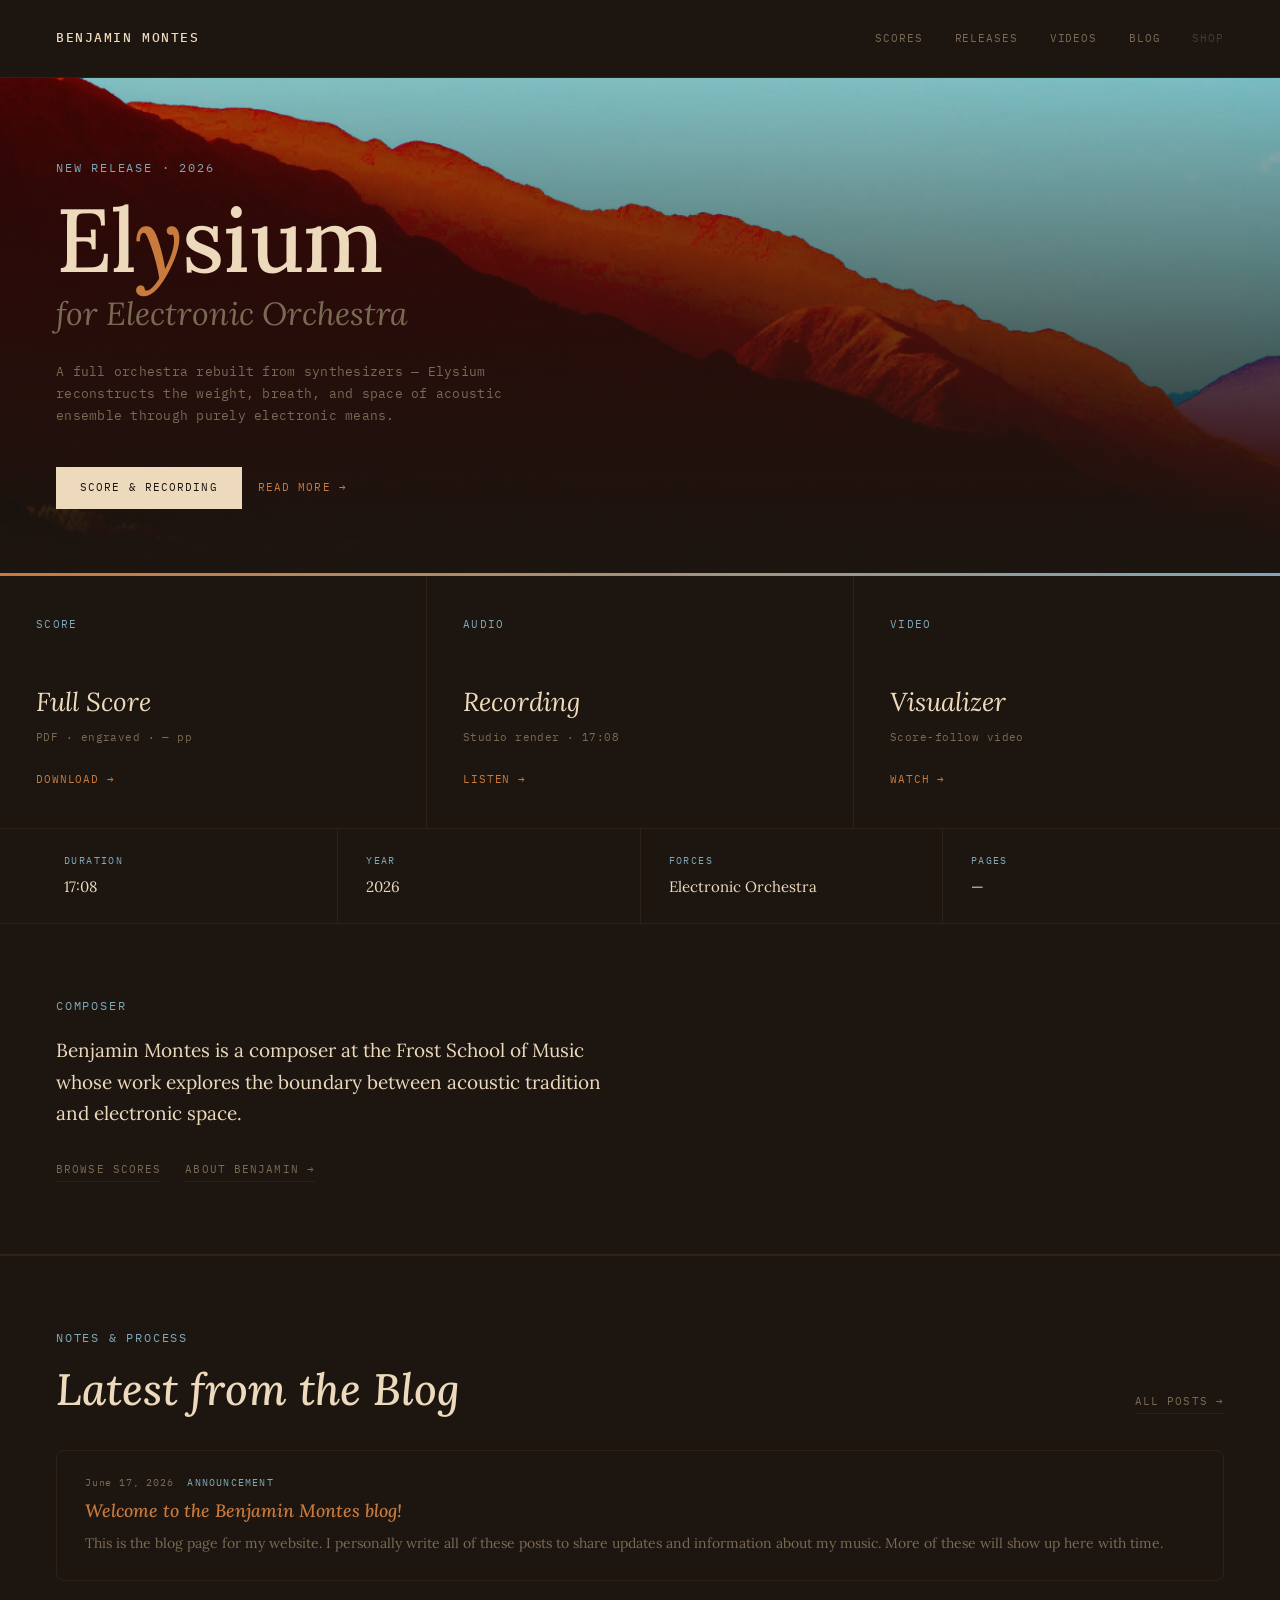
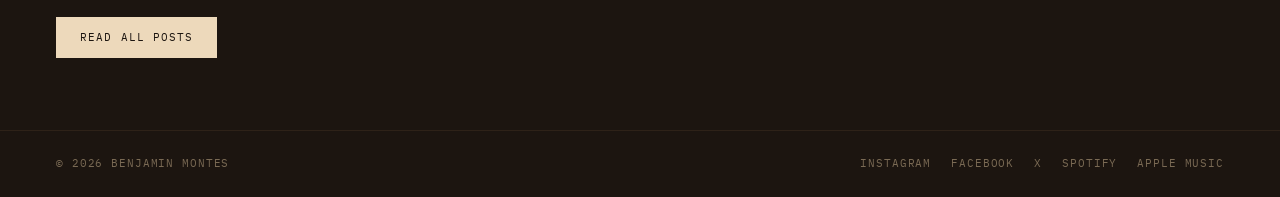
==== index.html @ e507b559 "Initial commit — Benjamin Montes portfolio site Full site including: homepage, about, releases, vide" ====
<!DOCTYPE html>
<html lang="en">
<head>
  <meta charset="UTF-8" />
  <meta name="viewport" content="width=device-width, initial-scale=1.0" />
  <title>Benjamin Montes — Composer</title>
  <link rel="preconnect" href="https://fonts.googleapis.com">
  <link rel="preconnect" href="https://fonts.gstatic.com" crossorigin>
  <link href="https://fonts.googleapis.com/css2?family=Lora:ital,wght@0,400;0,500;1,400;1,500&family=IBM+Plex+Mono:wght@400;500&display=swap" rel="stylesheet">
  <link rel="stylesheet" href="style.css">
  <link rel="stylesheet" href="blog.css">
</head>
<body>

  <!-- ==================== NAV ==================== -->
  <nav class="nav">
    <a href="index.html" class="nav-name">Benjamin Montes</a>
    <ul class="nav-links">
      <li><a href="scores.html">Scores</a></li>
      <li><a href="releases.html">Releases</a></li>
      <li><a href="videos.html">Videos</a></li>
      <li><a href="blog.html">Blog</a></li>
      <li><a href="#" class="nav-shop">Shop</a></li>
    </ul>
  </nav>

  <!-- ==================== HERO ==================== -->
  <section class="hero">
    <div class="hero-bg-placeholder" aria-hidden="true"></div>
    <div class="hero-inner">
      <p class="eyebrow">New Release &middot; 2026</p>
      <h1 class="hero-title">
        <span class="hero-title-main">El<em>y</em>sium</span>
        <span class="hero-subtitle">for Electronic Orchestra</span>
      </h1>
      <p class="hero-sub">A full orchestra rebuilt from synthesizers &mdash; Elysium reconstructs the weight, breath, and space of acoustic ensemble through purely electronic means.</p>
      <div class="hero-actions">
        <a href="#release" class="btn-primary">Score &amp; Recording</a>
        <a href="about.html" class="read-more">Read more &rarr;</a>
      </div>
    </div>
  </section>

  <!-- ==================== GRADIENT STRIP ==================== -->
  <div class="strip" role="separator"></div>

  <!-- ==================== RELEASE CARDS ==================== -->
  <section class="release" id="release">
    <div class="release-grid">

      <div class="release-card">
        <span class="card-tag">Score</span>
        <h3 class="card-title">Full Score</h3>
        <p class="card-meta">PDF &middot; engraved &middot; &mdash; pp</p>
        <a href="#" class="card-link">Download &rarr;</a>
      </div>

      <div class="release-card">
        <span class="card-tag">Audio</span>
        <h3 class="card-title">Recording</h3>
        <p class="card-meta">Studio render &middot; 17:08</p>
        <a href="#" class="card-link">Listen &rarr;</a>
      </div>

      <div class="release-card">
        <span class="card-tag">Video</span>
        <h3 class="card-title">Visualizer</h3>
        <p class="card-meta">Score-follow video</p>
        <a href="#" class="card-link">Watch &rarr;</a>
      </div>

    </div>

    <div class="release-details">
      <dl class="meta-row">
        <div class="meta-item">
          <dt>Duration</dt>
          <dd>17:08</dd>
        </div>
        <div class="meta-item">
          <dt>Year</dt>
          <dd>2026</dd>
        </div>
        <div class="meta-item">
          <dt>Forces</dt>
          <dd>Electronic Orchestra</dd>
        </div>
        <div class="meta-item">
          <dt>Pages</dt>
          <dd>&mdash;</dd>
        </div>
      </dl>
    </div>
  </section>

  <!-- ==================== ABOUT STRIP ==================== -->
  <section class="about">
    <div class="about-inner">
      <p class="eyebrow">Composer</p>
      <p class="about-text">
        Benjamin Montes is a composer at the Frost School of Music whose work
        explores the boundary between acoustic tradition and electronic space.
      </p>
      <div class="about-links">
        <a href="scores.html" class="btn-ghost">Browse Scores</a>
        <a href="about.html" class="btn-ghost">About Benjamin &rarr;</a>
      </div>
    </div>
  </section>

  <!-- ==================== BLOG PREVIEW ==================== -->
  <section class="home-blog">
    <div class="home-blog-header">
      <div>
        <p class="eyebrow">Notes &amp; Process</p>
        <h2 class="home-blog-title">Latest from the Blog</h2>
      </div>
      <a href="blog.html" class="btn-ghost">All Posts &rarr;</a>
    </div>

    <div class="home-blog-list">

      <a href="blog.html" class="home-post-card">
        <div class="home-post-meta">
          <span class="home-post-date">June 17, 2026</span>
          <span class="home-post-tag">Announcement</span>
        </div>
        <h3 class="home-post-title">Welcome to the Benjamin Montes blog!</h3>
        <p class="home-post-excerpt">This is the blog page for my website. I personally write all of these posts to share updates and information about my music. More of these will show up here with time.</p>
      </a>

    </div>

    <a href="blog.html" class="btn-primary">Read All Posts</a>
  </section>

  <!-- ==================== FOOTER ==================== -->
  <footer class="footer">
    <span class="footer-name">&copy; 2026 Benjamin Montes</span>
    <nav class="footer-social">
      <a href="https://instagram.com/benjaminsmontes" target="_blank" rel="noopener">Instagram</a>
      <a href="https://www.facebook.com/61577914032293/" target="_blank" rel="noopener">Facebook</a>
      <a href="https://x.com/benjaminsmontes" target="_blank" rel="noopener">X</a>
      <a href="https://open.spotify.com/artist/6ps73RGhMDePn7EByVew5k?si=Z1z0tnssSOyLZ9sCfh_7qw" target="_blank" rel="noopener">Spotify</a>
      <a href="https://music.apple.com/us/artist/benjamin-montes/1446550968" target="_blank" rel="noopener">Apple Music</a>
    </nav>
  </footer>

</body>
</html>
---- style.css ----
/* ============================================================
   THEME TOKENS — Elysium
   Swap only these variables to change the entire site theme.
   ============================================================ */
:root {
  --bg:      #1C1510;
  --text:    #EDD9BB;
  --accent:  #7FA8B8;   /* sky blue — use sparingly */
  --accent2: #C97A3D;   /* desaturated orange */
  --line:    #2E2218;

  --font-display: 'Lora', serif;
  --font-mono:    'IBM Plex Mono', monospace;
}

/* ============================================================
   RESET & BASE
   ============================================================ */
*, *::before, *::after { box-sizing: border-box; margin: 0; padding: 0; }

html { font-size: 16px; -webkit-font-smoothing: antialiased; }

body {
  background: var(--bg);
  color: var(--text);
  font-family: var(--font-mono);
  line-height: 1.6;
}

a { color: inherit; text-decoration: none; }

/* ============================================================
   NAV
   ============================================================ */
.nav {
  display: flex;
  justify-content: space-between;
  align-items: center;
  padding: 28px 56px;
  border-bottom: 1px solid var(--line);
}

.nav-name {
  font-family: var(--font-mono);
  font-size: 13px;
  font-weight: 500;
  letter-spacing: 0.12em;
  text-transform: uppercase;
  color: var(--text);
}

.nav-links {
  display: flex;
  gap: 32px;
  list-style: none;
  font-family: var(--font-mono);
  font-size: 11px;
  letter-spacing: 0.08em;
  text-transform: uppercase;
  color: #7A6A54;
}

.nav-links a {
  color: #7A6A54;
  transition: color 0.15s;
}

.nav-links a:hover { color: var(--text); }

.nav-shop { opacity: 0.45; cursor: default; }

/* ============================================================
   HERO
   ============================================================ */
.hero {
  padding: 80px 56px 64px;
  position: relative;
  overflow: hidden;
}

/* Placeholder — replace src with real field image when ready */
.hero-bg-placeholder {
  position: absolute;
  inset: 0;
  background:
    linear-gradient(
      to bottom,
      rgba(28, 21, 16, 0.20) 0%,
      rgba(28, 21, 16, 0.65) 55%,
      rgba(28, 21, 16, 1.00) 100%
    ),
    url('images/Elysian Field.jpg') center / cover no-repeat;
  z-index: 0;
}

.hero-inner {
  position: relative;
  z-index: 1;
  max-width: 900px;
}

.eyebrow {
  font-family: var(--font-mono);
  font-size: 12px;
  letter-spacing: 0.15em;
  text-transform: uppercase;
  color: var(--accent);
  margin-bottom: 18px;
}

/* ---- Page headers (shared across Releases, Blog, About) ---- */
.page-header {
  padding: 64px 56px 48px;
}

.page-title {
  font-family: var(--font-display);
  font-size: clamp(40px, 5vw, 64px);
  font-weight: 500;
  letter-spacing: -0.01em;
  color: var(--text);
  margin-top: 16px;
}

.hero-title {
  margin-bottom: 28px;
  display: flex;
  flex-direction: column;
  gap: 10px;
}

.hero-title-main {
  font-family: var(--font-display);
  font-size: clamp(48px, 7vw, 96px);
  font-weight: 500;
  line-height: 1.0;
  letter-spacing: -0.01em;
  color: var(--text);
  white-space: nowrap;
}

.hero-title-main em {
  font-style: italic;
  color: var(--accent2);
}

.hero-subtitle {
  font-family: var(--font-display);
  font-size: clamp(20px, 3vw, 32px);
  font-weight: 400;
  font-style: italic;
  letter-spacing: 0;
  color: #7A6A54;
  line-height: 1.2;
}

.hero-sub {
  font-family: var(--font-mono);
  font-size: 13px;
  color: #7A6A54;
  line-height: 1.7;
  letter-spacing: 0.02em;
  margin-bottom: 40px;
  max-width: 480px;
}

.hero-actions {
  display: flex;
  gap: 16px;
  align-items: center;
}

/* ============================================================
   BUTTONS
   ============================================================ */
.btn-primary {
  font-family: var(--font-mono);
  font-size: 11px;
  letter-spacing: 0.1em;
  text-transform: uppercase;
  background: var(--text);
  color: var(--bg);
  padding: 12px 24px;
  display: inline-block;
  transition: opacity 0.15s;
}

.btn-primary:hover { opacity: 0.8; }

.read-more {
  font-family: var(--font-mono);
  font-size: 11px;
  letter-spacing: 0.1em;
  text-transform: uppercase;
  color: var(--accent2);
  transition: opacity 0.15s;
}

.read-more:hover { opacity: 0.65; }

.btn-ghost {
  font-family: var(--font-mono);
  font-size: 11px;
  letter-spacing: 0.1em;
  text-transform: uppercase;
  color: #7A6A54;
  border-bottom: 1px solid var(--line);
  padding-bottom: 2px;
  transition: color 0.15s, border-color 0.15s;
}

.btn-ghost:hover {
  color: var(--text);
  border-color: var(--text);
}

/* ============================================================
   GRADIENT STRIP
   ============================================================ */
.strip {
  height: 3px;
  background: linear-gradient(90deg, var(--accent2) 0%, var(--accent) 100%);
}

/* ============================================================
   FILTER BAR (shared: Releases, Scores)
   ============================================================ */
.filter-bar {
  display: flex;
  gap: 0;
  padding: 0 56px;
  border-bottom: 1px solid var(--line);
}

.filter-btn {
  font-family: var(--font-mono);
  font-size: 11px;
  letter-spacing: 0.1em;
  text-transform: uppercase;
  color: #7A6A54;
  background: none;
  border: none;
  border-bottom: 2px solid transparent;
  padding: 16px 20px;
  cursor: pointer;
  margin-bottom: -1px;
  transition: color 0.15s, border-color 0.15s;
}

.filter-btn:hover { color: var(--text); }

.filter-btn.active {
  color: var(--text);
  border-bottom-color: var(--accent2);
}

/* ============================================================
   RELEASE CARDS
   ============================================================ */
.release {
  border-bottom: 1px solid var(--line);
}

.release-grid {
  display: grid;
  grid-template-columns: repeat(3, 1fr);
  gap: 1px;
  background: var(--line);
}

.release-card {
  background: var(--bg);
  padding: 40px 36px;
  min-height: 240px;
  display: flex;
  flex-direction: column;
  justify-content: space-between;
}

.card-tag {
  font-family: var(--font-mono);
  font-size: 11px;
  letter-spacing: 0.12em;
  text-transform: uppercase;
  color: var(--accent);
}

.card-title {
  font-family: var(--font-display);
  font-size: 26px;
  font-weight: 400;
  font-style: italic;
  color: var(--text);
  margin-top: 48px;
}

.card-meta {
  font-family: var(--font-mono);
  font-size: 11px;
  color: #7A6A54;
  letter-spacing: 0.04em;
  margin-top: 6px;
}

.card-link {
  font-family: var(--font-mono);
  font-size: 11px;
  letter-spacing: 0.08em;
  text-transform: uppercase;
  color: var(--accent2);
  margin-top: 24px;
  display: inline-block;
  transition: opacity 0.15s;
}

.card-link:hover { opacity: 0.65; }

/* ============================================================
   META ROW (piece details)
   ============================================================ */
.release-details {
  border-top: 1px solid var(--line);
  padding: 0 36px;
}

.meta-row {
  display: flex;
  gap: 0;
}

.meta-item {
  flex: 1;
  padding: 24px 28px;
  border-right: 1px solid var(--line);
}

.meta-item:last-child { border-right: none; }

.meta-item dt {
  font-family: var(--font-mono);
  font-size: 10px;
  letter-spacing: 0.14em;
  text-transform: uppercase;
  color: var(--accent);
  margin-bottom: 6px;
}

.meta-item dd {
  font-family: var(--font-display);
  font-size: 15px;
  color: var(--text);
}

/* ============================================================
   ABOUT
   ============================================================ */
.about {
  padding: 72px 56px;
  border-bottom: 1px solid var(--line);
}

.about-inner {
  max-width: 560px;
}

.about-inner .eyebrow {
  margin-bottom: 20px;
}

.about-links {
  display: flex;
  gap: 24px;
  align-items: center;
  flex-wrap: wrap;
}

.about-text {
  font-family: var(--font-display);
  font-size: 19px;
  font-weight: 400;
  line-height: 1.65;
  color: var(--text);
  margin-bottom: 32px;
}

/* ============================================================
   FOOTER
   ============================================================ */
.footer {
  display: flex;
  justify-content: space-between;
  align-items: center;
  padding: 24px 56px;
  font-family: var(--font-mono);
  font-size: 11px;
  letter-spacing: 0.08em;
  text-transform: uppercase;
  color: #7A6A54;
}

.footer-social {
  display: flex;
  gap: 20px;
  align-items: center;
}

.footer-social a {
  font-family: var(--font-mono);
  font-size: 11px;
  letter-spacing: 0.08em;
  text-transform: uppercase;
  color: #7A6A54;
  transition: color 0.15s;
}

.footer-social a:hover { color: var(--text); }

/* ============================================================
   RESPONSIVE — basic mobile pass
   ============================================================ */
@media (max-width: 768px) {
  .nav { padding: 20px 24px; }
  .hero { padding: 56px 24px 48px; }
  .about { padding: 56px 24px; }
  .footer { padding: 20px 24px; flex-direction: column; gap: 8px; text-align: center; }

  .release-grid { grid-template-columns: 1fr; }
  .release-card { min-height: auto; padding: 32px 24px; }

  .meta-row { flex-wrap: wrap; }
  .meta-item { flex: 1 1 50%; border-right: none; border-bottom: 1px solid var(--line); padding: 18px 24px; }
  .meta-item:nth-last-child(-n+2) { border-bottom: none; }

  .release-details { padding: 0; }

  .nav-links { gap: 18px; }
}

@media (max-width: 480px) {
  .hero-actions { flex-direction: column; align-items: flex-start; }
  .nav-links { gap: 14px; }
  .nav-name { font-size: 11px; }
}
---- blog.css ----
/* ============================================================
   BLOG PAGE
   ============================================================ */

.blog-main {
  padding: 56px 56px 80px;
  display: flex;
  flex-direction: column;
  gap: 28px;
  max-width: 860px;
  margin: 0 auto;
  width: 100%;
  box-sizing: border-box;
}

/* ---- Post card ---- */
.post-card {
  border: 1px solid var(--line);
  border-radius: 8px;
  overflow: hidden;
  background: var(--bg);
  transition: border-color 0.2s;
}

.post-card:hover {
  border-color: #4A3828;
}

/* ---- Post header ---- */
.post-header {
  padding: 28px 32px 20px;
  border-bottom: 1px solid var(--line);
}

.post-meta {
  display: flex;
  align-items: center;
  gap: 16px;
  margin-bottom: 10px;
}

.post-date {
  font-family: var(--font-mono);
  font-size: 11px;
  letter-spacing: 0.08em;
  color: #7A6A54;
}

.post-tag {
  font-family: var(--font-mono);
  font-size: 10px;
  letter-spacing: 0.12em;
  text-transform: uppercase;
  color: var(--accent);
  background: rgba(127, 168, 184, 0.12);
  padding: 3px 8px;
  border-radius: 3px;
}

.post-title {
  font-family: var(--font-display);
  font-size: clamp(20px, 2.5vw, 28px);
  font-weight: 500;
  font-style: italic;
  color: var(--accent2);
  line-height: 1.2;
}

/* ---- Post body (collapsed) ---- */
.post-body-wrap {
  position: relative;
  max-height: 112px;
  overflow: hidden;
  transition: max-height 0.5s cubic-bezier(0.4, 0, 0.2, 1);
}

.post-body {
  padding: 24px 32px 8px;
}

.post-body p {
  font-family: var(--font-display);
  font-size: 16px;
  line-height: 1.75;
  color: var(--text);
  margin-bottom: 16px;
}

.post-body p:last-child {
  margin-bottom: 0;
}

.post-body em {
  font-style: italic;
  color: var(--accent2);
}

/* Gradient fade indicating more content below */
.post-fade {
  position: absolute;
  bottom: 0;
  left: 0;
  right: 0;
  height: 72px;
  background: linear-gradient(to bottom, transparent, var(--bg));
  pointer-events: none;
  transition: opacity 0.3s;
}

/* ---- Expand button ---- */
.post-expand-btn {
  display: flex;
  align-items: center;
  gap: 8px;
  width: 100%;
  padding: 14px 32px;
  background: none;
  border: none;
  border-top: 1px solid var(--line);
  cursor: pointer;
  font-family: var(--font-mono);
  font-size: 11px;
  letter-spacing: 0.1em;
  text-transform: uppercase;
  color: var(--accent2);
  transition: background 0.15s, color 0.15s;
}

.post-expand-btn:hover {
  background: rgba(201, 122, 61, 0.12);
}

.btn-arrow {
  transition: transform 0.3s ease;
  flex-shrink: 0;
}

/* ---- Expanded state ---- */
.post-card--expanded .post-body-wrap {
  max-height: 2000px;
}

.post-card--expanded .post-fade {
  opacity: 0;
}

.post-card--expanded .btn-arrow {
  transform: rotate(180deg);
}

/* ============================================================
   HOMEPAGE BLOG PREVIEW SECTION (shared styles)
   ============================================================ */

.home-blog {
  padding: 72px 56px;
  border-top: 1px solid var(--line);
  border-bottom: 1px solid var(--line);
}

.home-blog-header {
  display: flex;
  justify-content: space-between;
  align-items: flex-end;
  margin-bottom: 36px;
}

.home-blog-title {
  font-family: var(--font-display);
  font-size: clamp(28px, 4vw, 44px);
  font-weight: 500;
  font-style: italic;
  color: var(--text);
  line-height: 1.1;
}

.home-blog-list {
  display: flex;
  flex-direction: column;
  gap: 20px;
  margin-bottom: 36px;
}

.home-post-card {
  border: 1px solid var(--line);
  border-radius: 8px;
  padding: 24px 28px;
  background: var(--bg);
  transition: border-color 0.2s;
}

.home-post-card:hover {
  border-color: #4A3828;
}

.home-post-meta {
  display: flex;
  gap: 14px;
  align-items: center;
  margin-bottom: 8px;
}

.home-post-date {
  font-family: var(--font-mono);
  font-size: 10px;
  letter-spacing: 0.08em;
  color: #7A6A54;
}

.home-post-tag {
  font-family: var(--font-mono);
  font-size: 10px;
  letter-spacing: 0.12em;
  text-transform: uppercase;
  color: var(--accent);
}

.home-post-title {
  font-family: var(--font-display);
  font-size: 18px;
  font-weight: 500;
  font-style: italic;
  color: var(--accent2);
  margin-bottom: 10px;
  line-height: 1.3;
}

.home-post-excerpt {
  font-family: var(--font-display);
  font-size: 14px;
  line-height: 1.7;
  color: #7A6A54;
  display: -webkit-box;
  -webkit-line-clamp: 2;
  -webkit-box-orient: vertical;
  overflow: hidden;
}

/* ---- Responsive ---- */
@media (max-width: 768px) {
  .blog-main { padding: 36px 24px 56px; }
  .post-header { padding: 22px 20px 16px; }
  .post-body { padding: 20px 20px 8px; }
  .post-expand-btn { padding: 14px 20px; }
  .home-blog { padding: 56px 24px; }
  .home-blog-header { flex-direction: column; align-items: flex-start; gap: 16px; }
}
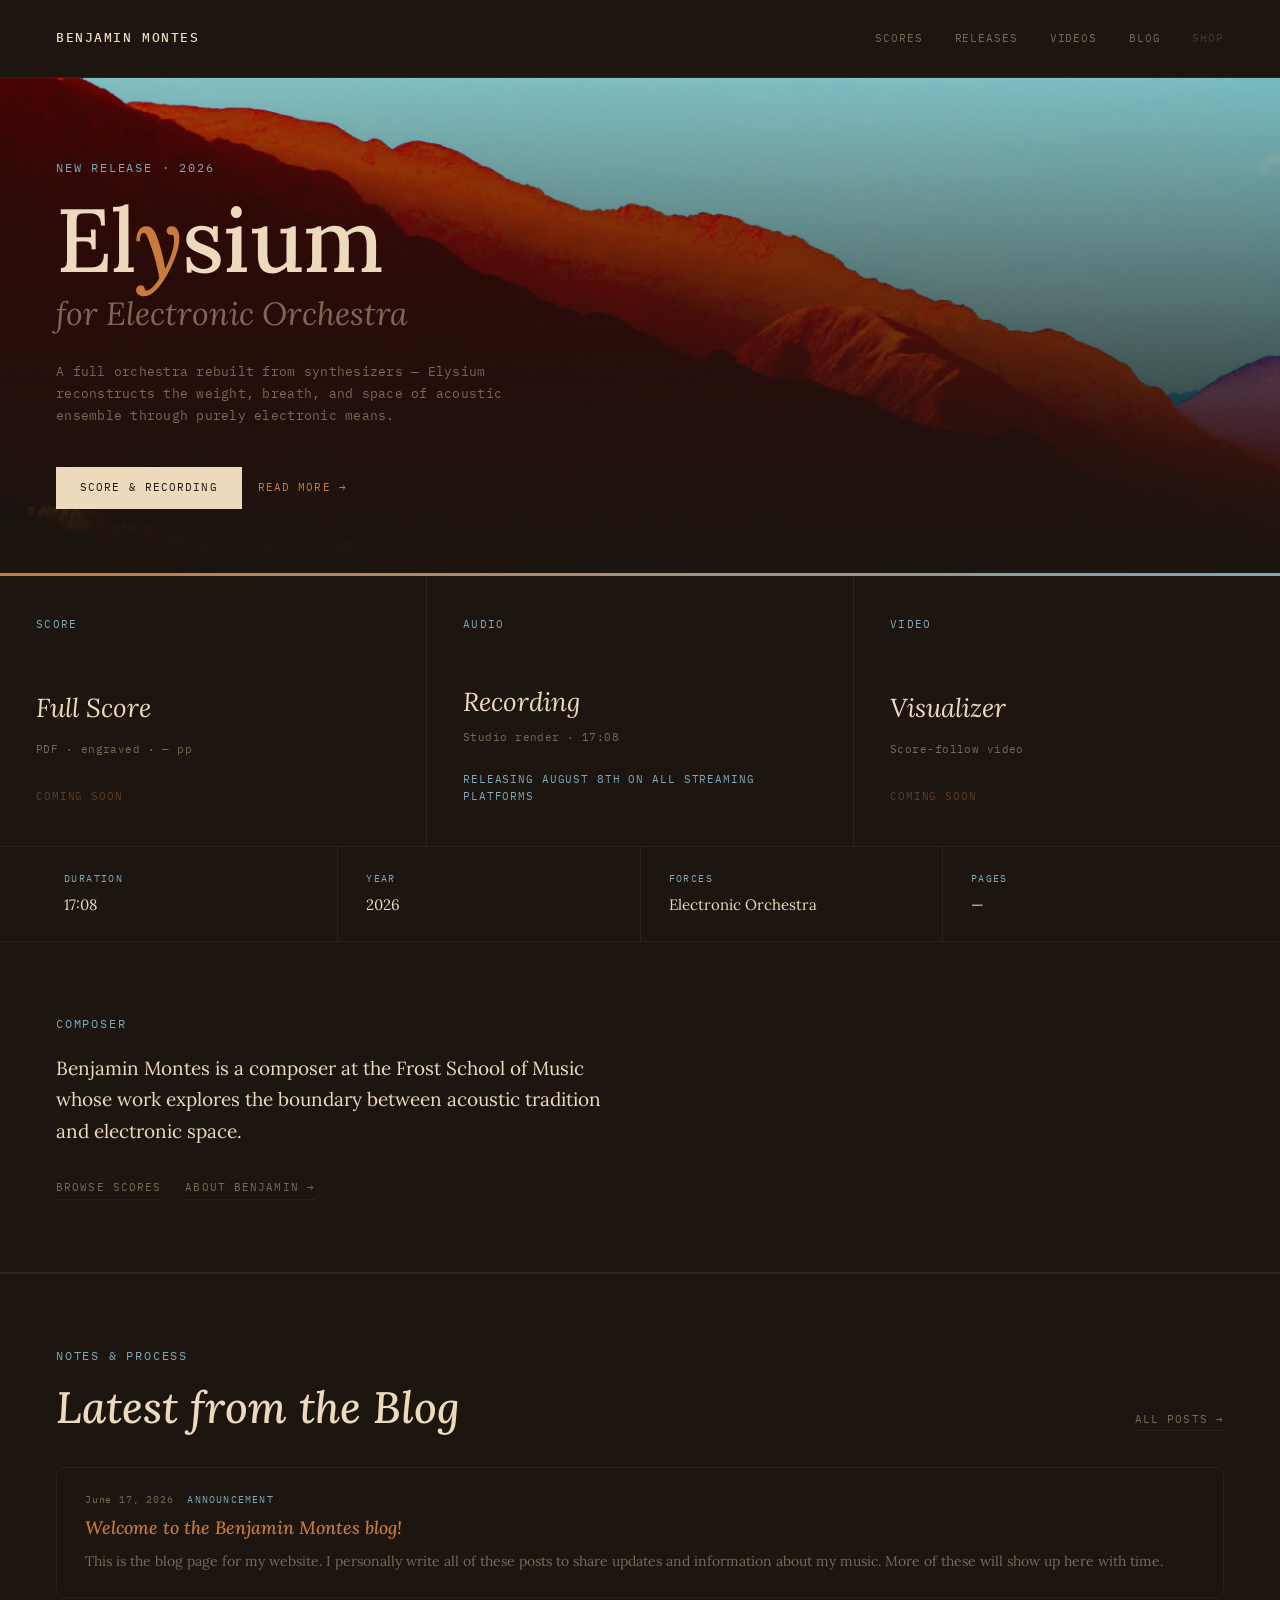
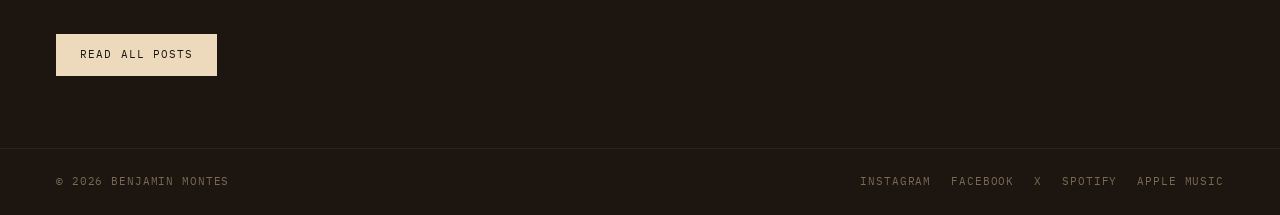
==== commit 009e12f5: "Update homepage cards — Coming Soon for score/visualizer, release date for recording" ====
--- a/index.html
+++ b/index.html
@@ -52,21 +52,21 @@
         <span class="card-tag">Score</span>
         <h3 class="card-title">Full Score</h3>
         <p class="card-meta">PDF &middot; engraved &middot; &mdash; pp</p>
-        <a href="#" class="card-link">Download &rarr;</a>
+        <span class="card-link" style="opacity: 0.4; cursor: default;">Coming Soon</span>
       </div>
 
       <div class="release-card">
         <span class="card-tag">Audio</span>
         <h3 class="card-title">Recording</h3>
         <p class="card-meta">Studio render &middot; 17:08</p>
-        <a href="#" class="card-link">Listen &rarr;</a>
+        <span class="card-link" style="color: var(--accent); cursor: default;">Releasing August 8th on all streaming platforms</span>
       </div>
 
       <div class="release-card">
         <span class="card-tag">Video</span>
         <h3 class="card-title">Visualizer</h3>
         <p class="card-meta">Score-follow video</p>
-        <a href="#" class="card-link">Watch &rarr;</a>
+        <span class="card-link" style="opacity: 0.4; cursor: default;">Coming Soon</span>
       </div>
 
     </div>
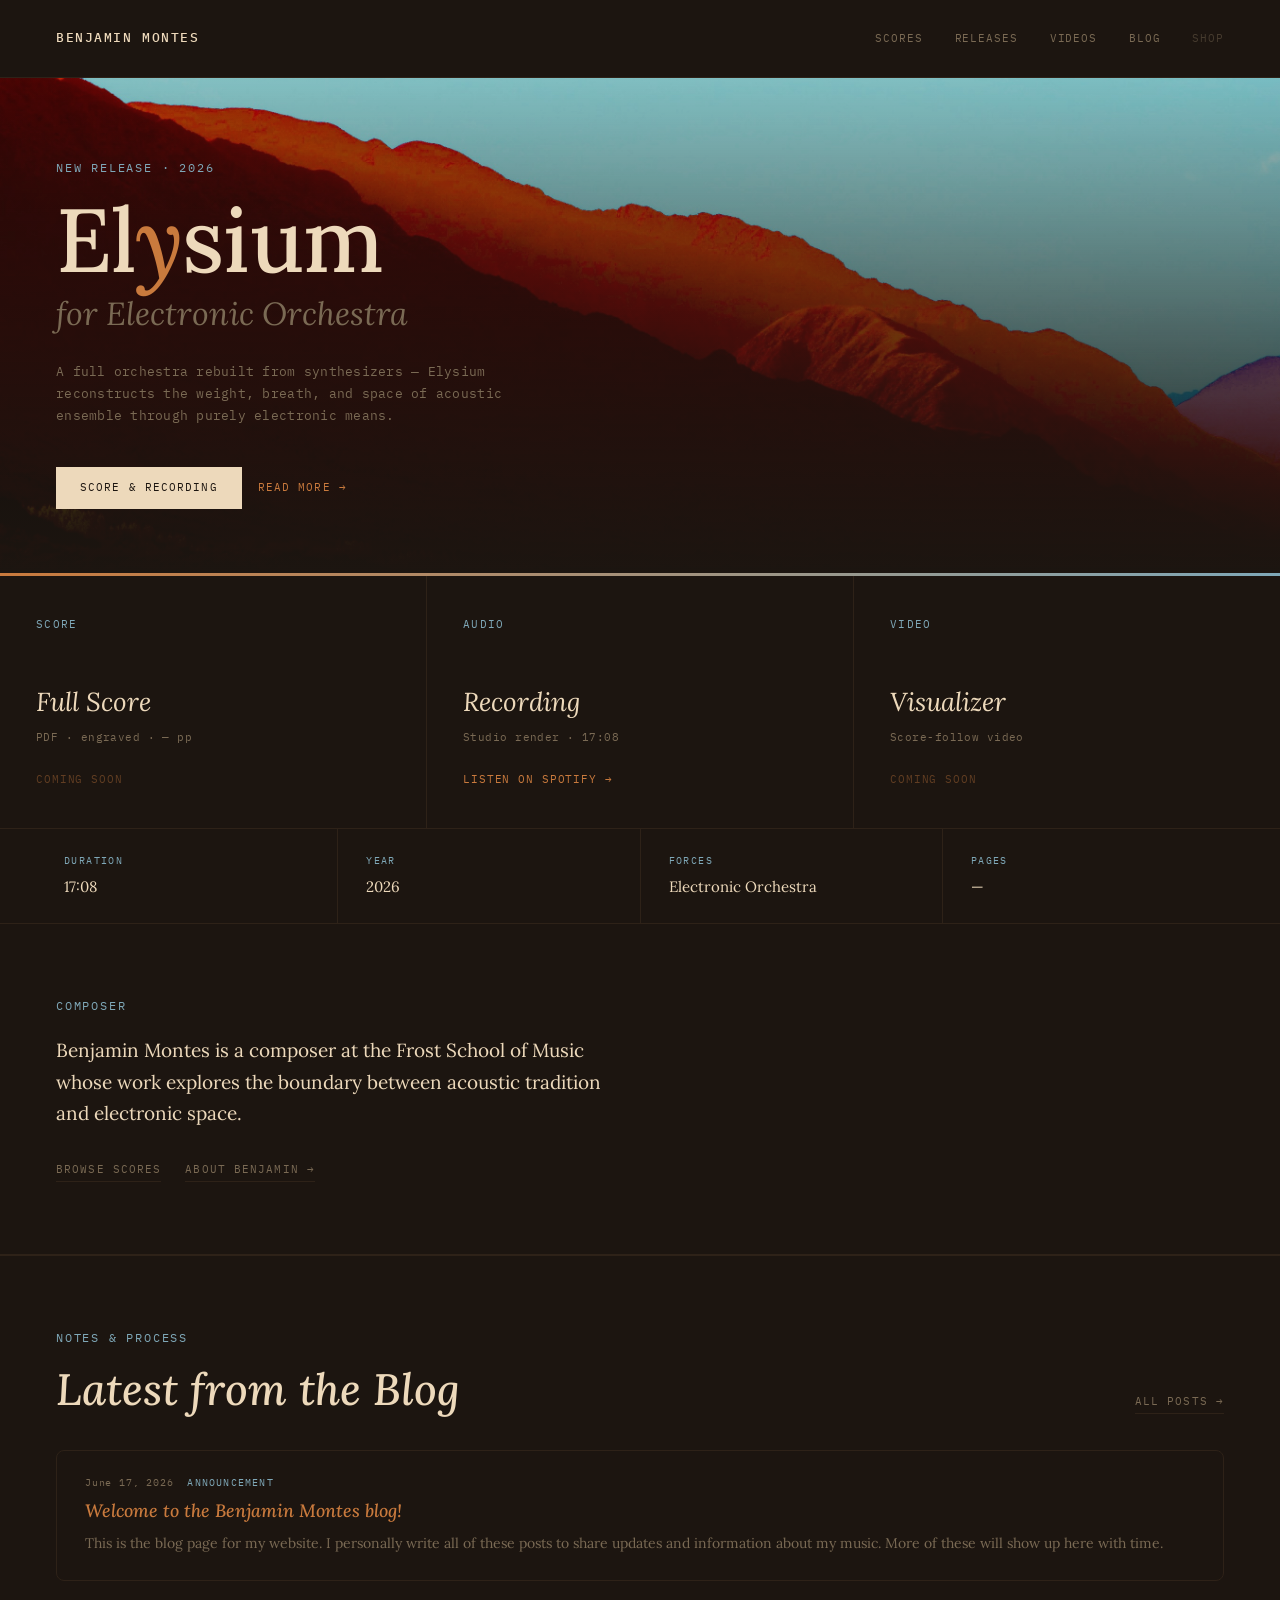
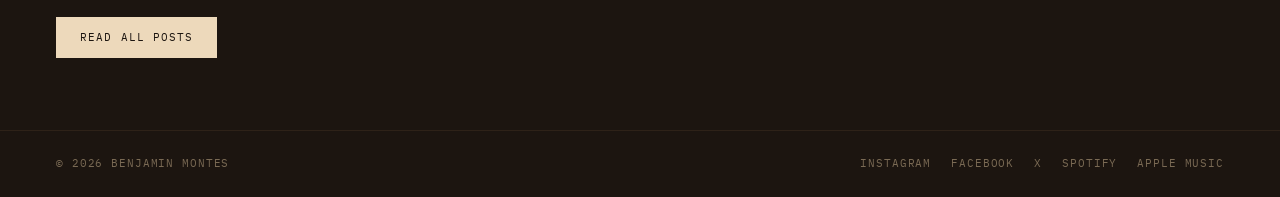
==== commit 814be8f0: "Add Elysium Spotify link to homepage and releases; add Olympus, Parnassus, Korinthian to upcoming" ====
--- a/index.html
+++ b/index.html
@@ -59,7 +59,7 @@
         <span class="card-tag">Audio</span>
         <h3 class="card-title">Recording</h3>
         <p class="card-meta">Studio render &middot; 17:08</p>
-        <span class="card-link" style="color: var(--accent); cursor: default;">Releasing August 8th on all streaming platforms</span>
+        <a href="https://open.spotify.com/album/3t1SRknp1M7epp5eKx71Rw?si=kDYwNL1vSv6BAhUE-UsLZw" target="_blank" rel="noopener" class="card-link">Listen on Spotify &rarr;</a>
       </div>
 
       <div class="release-card">
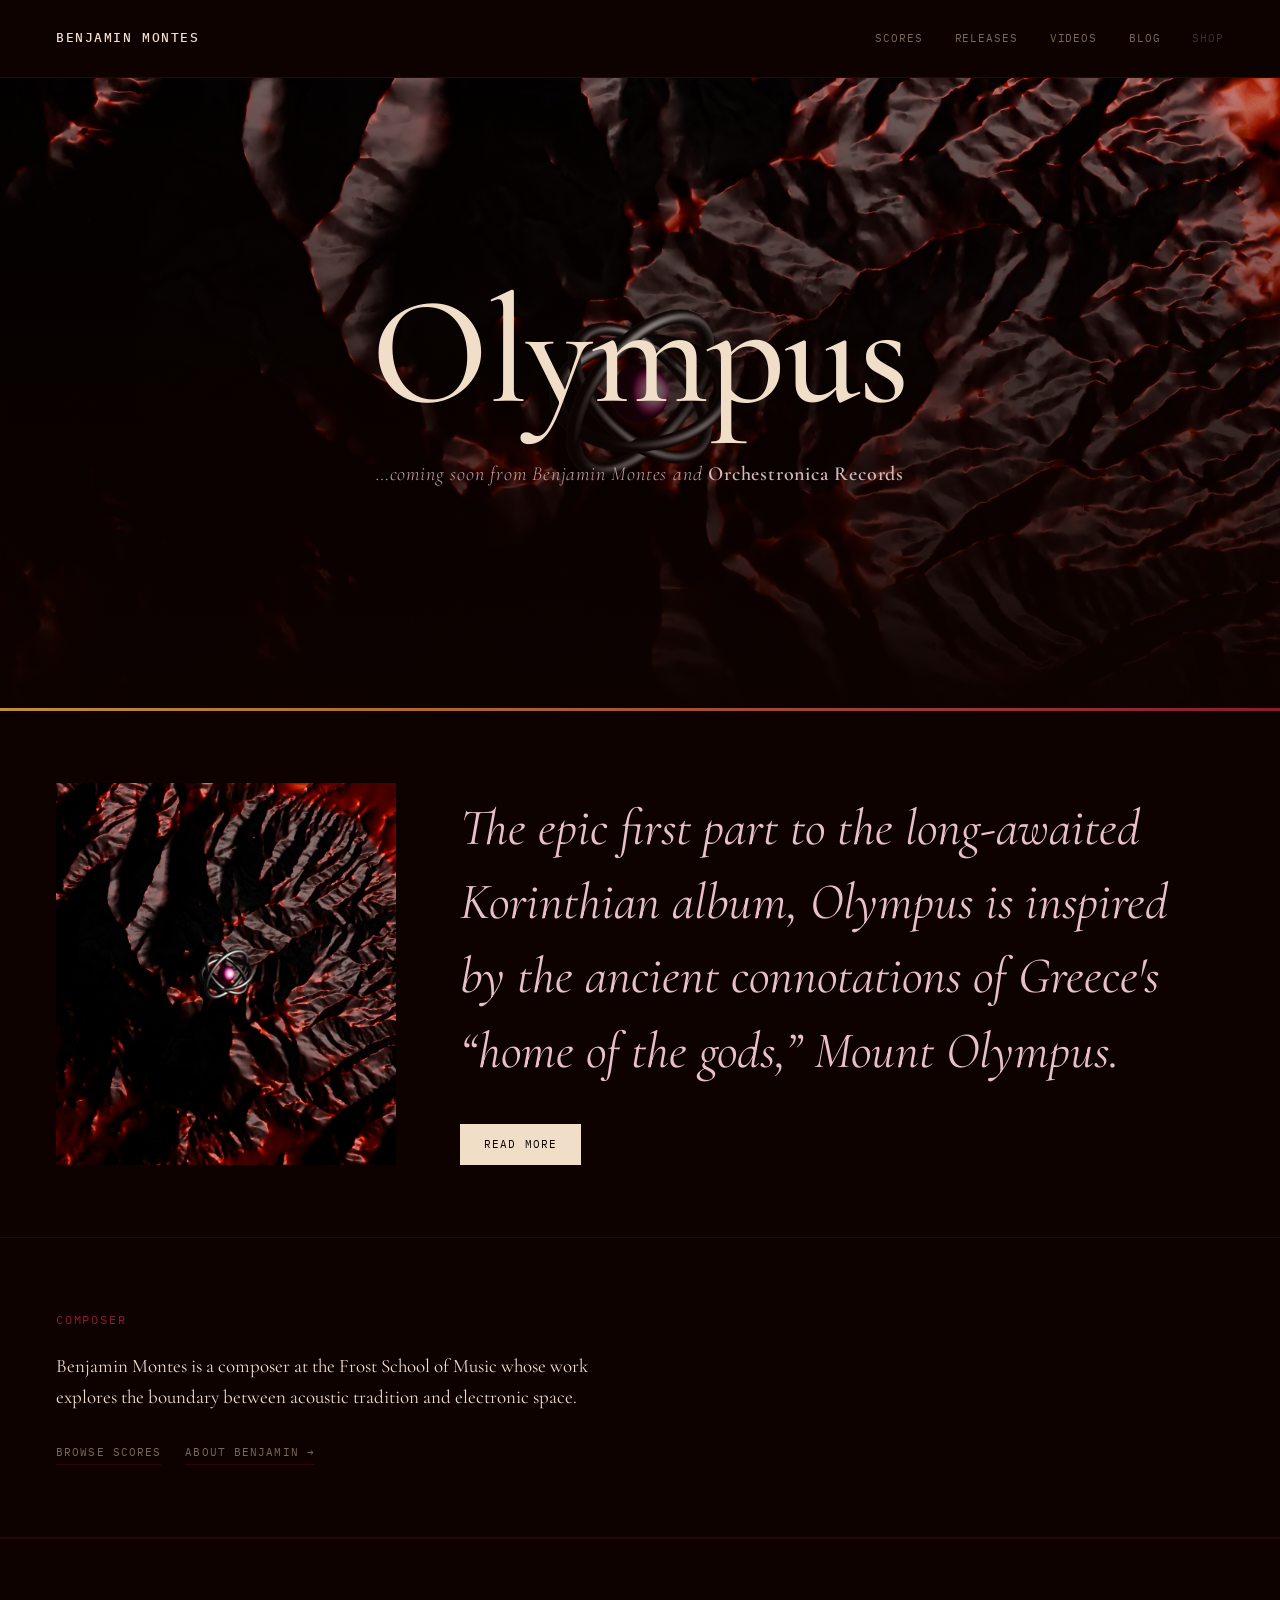
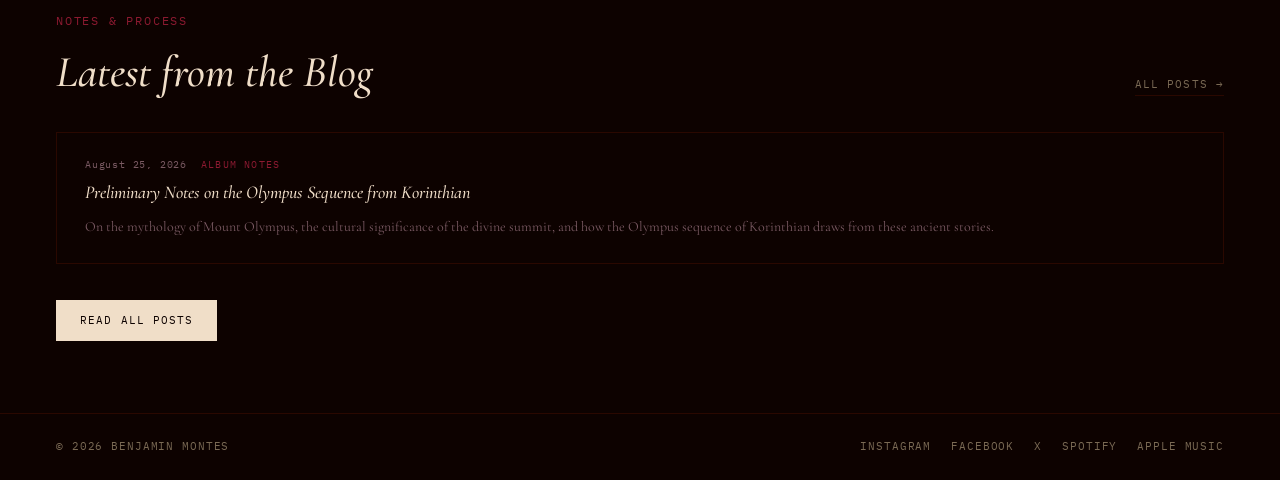
==== commit e863e035: "Olympus theme, blog restructure, and homepage overhaul - Apply burgundy/Cormorant Garamond theme sit" ====
--- a/index.html
+++ b/index.html
@@ -6,7 +6,7 @@
   <title>Benjamin Montes — Composer</title>
   <link rel="preconnect" href="https://fonts.googleapis.com">
   <link rel="preconnect" href="https://fonts.gstatic.com" crossorigin>
-  <link href="https://fonts.googleapis.com/css2?family=Lora:ital,wght@0,400;0,500;1,400;1,500&family=IBM+Plex+Mono:wght@400;500&display=swap" rel="stylesheet">
+  <link href="https://fonts.googleapis.com/css2?family=Cormorant+Garamond:ital,wght@0,300;0,400;0,500;0,600;1,300;1,400;1,500;1,600&family=IBM+Plex+Mono:wght@400;500&display=swap" rel="stylesheet">
   <link rel="stylesheet" href="style.css">
   <link rel="stylesheet" href="blog.css">
 </head>
@@ -28,68 +28,24 @@
   <section class="hero">
     <div class="hero-bg-placeholder" aria-hidden="true"></div>
     <div class="hero-inner">
-      <p class="eyebrow">New Release &middot; 2026</p>
       <h1 class="hero-title">
-        <span class="hero-title-main">El<em>y</em>sium</span>
-        <span class="hero-subtitle">for Electronic Orchestra</span>
+        <span class="hero-title-main">Olympus</span>
       </h1>
-      <p class="hero-sub">A full orchestra rebuilt from synthesizers &mdash; Elysium reconstructs the weight, breath, and space of acoustic ensemble through purely electronic means.</p>
-      <div class="hero-actions">
-        <a href="#release" class="btn-primary">Score &amp; Recording</a>
-        <a href="about.html" class="read-more">Read more &rarr;</a>
-      </div>
+      <p class="hero-coming-soon">&hellip;coming soon from Benjamin Montes and <strong class="hero-label">Orchestronica Records</strong></p>
     </div>
   </section>
 
   <!-- ==================== GRADIENT STRIP ==================== -->
   <div class="strip" role="separator"></div>
 
-  <!-- ==================== RELEASE CARDS ==================== -->
-  <section class="release" id="release">
-    <div class="release-grid">
-
-      <div class="release-card">
-        <span class="card-tag">Score</span>
-        <h3 class="card-title">Full Score</h3>
-        <p class="card-meta">PDF &middot; engraved &middot; &mdash; pp</p>
-        <span class="card-link" style="opacity: 0.4; cursor: default;">Coming Soon</span>
+  <!-- ==================== ALBUM FEATURE ==================== -->
+  <section class="album-feature" id="release">
+    <div class="album-feature-inner">
+      <img src="images/covers/Olympus.jpg" alt="Olympus" class="album-feature-img" />
+      <div class="album-feature-text">
+        <p class="album-feature-desc">The epic first part to the long-awaited Korinthian album, Olympus is inspired by the ancient connotations of Greece's &ldquo;home of the gods,&rdquo; Mount Olympus.</p>
+        <a href="blog-olympus-sequence.html" class="btn-primary album-feature-read-more">Read More</a>
       </div>
-
-      <div class="release-card">
-        <span class="card-tag">Audio</span>
-        <h3 class="card-title">Recording</h3>
-        <p class="card-meta">Studio render &middot; 17:08</p>
-        <a href="https://open.spotify.com/album/3t1SRknp1M7epp5eKx71Rw?si=kDYwNL1vSv6BAhUE-UsLZw" target="_blank" rel="noopener" class="card-link">Listen on Spotify &rarr;</a>
-      </div>
-
-      <div class="release-card">
-        <span class="card-tag">Video</span>
-        <h3 class="card-title">Visualizer</h3>
-        <p class="card-meta">Score-follow video</p>
-        <span class="card-link" style="opacity: 0.4; cursor: default;">Coming Soon</span>
-      </div>
-
-    </div>
-
-    <div class="release-details">
-      <dl class="meta-row">
-        <div class="meta-item">
-          <dt>Duration</dt>
-          <dd>17:08</dd>
-        </div>
-        <div class="meta-item">
-          <dt>Year</dt>
-          <dd>2026</dd>
-        </div>
-        <div class="meta-item">
-          <dt>Forces</dt>
-          <dd>Electronic Orchestra</dd>
-        </div>
-        <div class="meta-item">
-          <dt>Pages</dt>
-          <dd>&mdash;</dd>
-        </div>
-      </dl>
     </div>
   </section>
 
@@ -120,13 +76,13 @@
 
     <div class="home-blog-list">
 
-      <a href="blog.html" class="home-post-card">
+      <a href="blog-olympus-sequence.html" class="home-post-card">
         <div class="home-post-meta">
-          <span class="home-post-date">June 17, 2026</span>
-          <span class="home-post-tag">Announcement</span>
+          <span class="home-post-date">August 25, 2026</span>
+          <span class="home-post-tag">Album Notes</span>
         </div>
-        <h3 class="home-post-title">Welcome to the Benjamin Montes blog!</h3>
-        <p class="home-post-excerpt">This is the blog page for my website. I personally write all of these posts to share updates and information about my music. More of these will show up here with time.</p>
+        <h3 class="home-post-title">Preliminary Notes on the Olympus Sequence from Korinthian</h3>
+        <p class="home-post-excerpt">On the mythology of Mount Olympus, the cultural significance of the divine summit, and how the Olympus sequence of Korinthian draws from these ancient stories.</p>
       </a>
 
     </div>
--- a/style.css
+++ b/style.css
@@ -3,13 +3,13 @@
    Swap only these variables to change the entire site theme.
    ============================================================ */
 :root {
-  --bg:      #1C1510;
-  --text:    #EDD9BB;
-  --accent:  #7FA8B8;   /* sky blue — use sparingly */
-  --accent2: #C97A3D;   /* desaturated orange */
-  --line:    #2E2218;
-
-  --font-display: 'Lora', serif;
+  --bg:      #0D0200;
+  --text:    #F0DEC8;
+  --accent:  #8C1A30;   /* deep burgundy */
+  --accent2: #C09035;   /* antique gold */
+  --line:    #2A0800;
+
+  --font-display: 'Cormorant Garamond', 'Georgia', serif;
   --font-mono:    'IBM Plex Mono', monospace;
 }
 
@@ -73,9 +73,13 @@
    HERO
    ============================================================ */
 .hero {
-  padding: 80px 56px 64px;
+  padding: 80px 56px 100px;
+  min-height: 70vh;
   position: relative;
   overflow: hidden;
+  display: flex;
+  align-items: center;
+  justify-content: center;
 }
 
 /* Placeholder — replace src with real field image when ready */
@@ -85,11 +89,11 @@
   background:
     linear-gradient(
       to bottom,
-      rgba(28, 21, 16, 0.20) 0%,
-      rgba(28, 21, 16, 0.65) 55%,
-      rgba(28, 21, 16, 1.00) 100%
+      rgba(13, 2, 0, 0.20) 0%,
+      rgba(13, 2, 0, 0.65) 55%,
+      rgba(13, 2, 0, 1.00) 100%
     ),
-    url('images/Elysian Field.jpg') center / cover no-repeat;
+    url('images/covers/Olympus.jpg') center / cover no-repeat;
   z-index: 0;
 }
 
@@ -97,6 +101,7 @@
   position: relative;
   z-index: 1;
   max-width: 900px;
+  text-align: center;
 }
 
 .eyebrow {
@@ -131,7 +136,7 @@
 
 .hero-title-main {
   font-family: var(--font-display);
-  font-size: clamp(48px, 7vw, 96px);
+  font-size: clamp(72px, 12vw, 160px);
   font-weight: 500;
   line-height: 1.0;
   letter-spacing: -0.01em;
@@ -142,6 +147,22 @@
 .hero-title-main em {
   font-style: italic;
   color: var(--accent2);
+}
+
+.hero-coming-soon {
+  font-family: var(--font-display);
+  font-size: clamp(14px, 1.6vw, 20px);
+  font-style: italic;
+  font-weight: 300;
+  letter-spacing: 0.04em;
+  color: #C4A0A8;
+  margin-top: 24px;
+}
+
+.hero-label {
+  color: #D4B8BC;
+  font-weight: 600;
+  font-style: normal;
 }
 
 .hero-subtitle {
@@ -255,6 +276,45 @@
 }
 
 /* ============================================================
+   ALBUM FEATURE (homepage)
+   ============================================================ */
+.album-feature {
+  border-bottom: 1px solid var(--line);
+  padding: 72px 56px;
+}
+.album-feature-inner {
+  display: flex;
+  align-items: stretch;
+  gap: 64px;
+}
+.album-feature-img {
+  width: 340px;
+  flex-shrink: 0;
+  display: block;
+  object-fit: cover;
+}
+.album-feature-text {
+  display: flex;
+  flex-direction: column;
+  align-items: flex-start;
+  gap: 36px;
+  padding-top: 8px;
+}
+
+.album-feature-read-more {
+  align-self: flex-start;
+}
+
+.album-feature-desc {
+  font-family: var(--font-display);
+  font-size: clamp(32px, 4vw, 56px);
+  font-weight: 400;
+  font-style: italic;
+  line-height: 1.45;
+  color: #E8C0CC;
+}
+
+/* ============================================================
    RELEASE CARDS
    ============================================================ */
 .release {
@@ -424,6 +484,10 @@
   .about { padding: 56px 24px; }
   .footer { padding: 20px 24px; flex-direction: column; gap: 8px; text-align: center; }
 
+  .album-feature { padding: 48px 24px; }
+  .album-feature-inner { flex-direction: column; gap: 32px; }
+  .album-feature-img { width: 100%; height: auto; }
+
   .release-grid { grid-template-columns: 1fr; }
   .release-card { min-height: auto; padding: 32px 24px; }
 
--- a/blog.css
+++ b/blog.css
@@ -1,35 +1,39 @@
 /* ============================================================
-   BLOG PAGE
+   BLOG INDEX
    ============================================================ */
 
 .blog-main {
   padding: 56px 56px 80px;
   display: flex;
   flex-direction: column;
-  gap: 28px;
+  gap: 2px;
   max-width: 860px;
   margin: 0 auto;
   width: 100%;
   box-sizing: border-box;
 }
 
-/* ---- Post card ---- */
+/* ---- Post card (index) ---- */
 .post-card {
+  display: block;
+  text-decoration: none;
   border: 1px solid var(--line);
-  border-radius: 8px;
-  overflow: hidden;
   background: var(--bg);
-  transition: border-color 0.2s;
+  transition: border-color 0.2s, background 0.2s;
+  padding: 0 0 20px;
+}
+
+.post-card + .post-card {
+  border-top: none;
 }
 
 .post-card:hover {
-  border-color: #4A3828;
-}
-
-/* ---- Post header ---- */
+  border-color: var(--accent);
+  background: rgba(140, 26, 48, 0.04);
+}
+
 .post-header {
-  padding: 28px 32px 20px;
-  border-bottom: 1px solid var(--line);
+  padding: 28px 32px 16px;
 }
 
 .post-meta {
@@ -43,7 +47,7 @@
   font-family: var(--font-mono);
   font-size: 11px;
   letter-spacing: 0.08em;
-  color: #7A6A54;
+  color: #7A5A62;
 }
 
 .post-tag {
@@ -52,104 +56,102 @@
   letter-spacing: 0.12em;
   text-transform: uppercase;
   color: var(--accent);
-  background: rgba(127, 168, 184, 0.12);
+  background: rgba(140, 26, 48, 0.12);
   padding: 3px 8px;
-  border-radius: 3px;
 }
 
 .post-title {
   font-family: var(--font-display);
-  font-size: clamp(20px, 2.5vw, 28px);
-  font-weight: 500;
+  font-size: clamp(18px, 2.2vw, 26px);
+  font-weight: 500;
+  font-style: italic;
+  color: var(--text);
+  line-height: 1.2;
+}
+
+.post-excerpt {
+  font-family: var(--font-display);
+  font-size: 15px;
+  line-height: 1.7;
+  color: #7A5A62;
+  padding: 0 32px;
+  margin-bottom: 16px;
+}
+
+.post-excerpt em {
   font-style: italic;
   color: var(--accent2);
-  line-height: 1.2;
-}
-
-/* ---- Post body (collapsed) ---- */
-.post-body-wrap {
-  position: relative;
-  max-height: 112px;
-  overflow: hidden;
-  transition: max-height 0.5s cubic-bezier(0.4, 0, 0.2, 1);
-}
-
-.post-body {
-  padding: 24px 32px 8px;
-}
-
-.post-body p {
-  font-family: var(--font-display);
-  font-size: 16px;
-  line-height: 1.75;
-  color: var(--text);
-  margin-bottom: 16px;
-}
-
-.post-body p:last-child {
-  margin-bottom: 0;
-}
-
-.post-body em {
-  font-style: italic;
-  color: var(--accent2);
-}
-
-/* Gradient fade indicating more content below */
-.post-fade {
-  position: absolute;
-  bottom: 0;
-  left: 0;
-  right: 0;
-  height: 72px;
-  background: linear-gradient(to bottom, transparent, var(--bg));
-  pointer-events: none;
-  transition: opacity 0.3s;
-}
-
-/* ---- Expand button ---- */
-.post-expand-btn {
-  display: flex;
-  align-items: center;
-  gap: 8px;
-  width: 100%;
-  padding: 14px 32px;
-  background: none;
-  border: none;
-  border-top: 1px solid var(--line);
-  cursor: pointer;
+}
+
+.post-read {
+  display: inline-block;
+  margin-left: 32px;
   font-family: var(--font-mono);
   font-size: 11px;
   letter-spacing: 0.1em;
-  text-transform: uppercase;
-  color: var(--accent2);
-  transition: background 0.15s, color 0.15s;
-}
-
-.post-expand-btn:hover {
-  background: rgba(201, 122, 61, 0.12);
-}
-
-.btn-arrow {
-  transition: transform 0.3s ease;
-  flex-shrink: 0;
-}
-
-/* ---- Expanded state ---- */
-.post-card--expanded .post-body-wrap {
-  max-height: 2000px;
-}
-
-.post-card--expanded .post-fade {
-  opacity: 0;
-}
-
-.post-card--expanded .btn-arrow {
-  transform: rotate(180deg);
+  color: var(--accent);
 }
 
 /* ============================================================
-   HOMEPAGE BLOG PREVIEW SECTION (shared styles)
+   INDIVIDUAL POST PAGE
+   ============================================================ */
+
+.post-article {
+  max-width: 700px;
+  margin: 0 auto;
+  padding: 56px 56px 96px;
+  width: 100%;
+  box-sizing: border-box;
+}
+
+.post-back {
+  display: inline-block;
+  font-family: var(--font-mono);
+  font-size: 11px;
+  letter-spacing: 0.1em;
+  color: #7A5A62;
+  text-decoration: none;
+  margin-bottom: 48px;
+  transition: color 0.2s;
+}
+
+.post-back:hover {
+  color: var(--text);
+}
+
+.post-article-header {
+  margin-bottom: 48px;
+  padding-bottom: 32px;
+  border-bottom: 1px solid var(--line);
+}
+
+.post-article-title {
+  font-family: var(--font-display);
+  font-size: clamp(28px, 4vw, 44px);
+  font-weight: 500;
+  font-style: italic;
+  color: var(--text);
+  line-height: 1.15;
+  margin-top: 16px;
+  text-wrap: balance;
+}
+
+.post-article-body {
+  display: flex;
+  flex-direction: column;
+  gap: 28px;
+}
+
+.post-article-body p {
+  font-family: var(--font-display);
+  font-size: clamp(17px, 1.6vw, 20px);
+  font-weight: 300;
+  line-height: 1.8;
+  color: var(--text);
+}
+
+/* ============================================================
+   HOMEPAGE BLOG PREVIEW SECTION
    ============================================================ */
 
 .home-blog {
@@ -182,15 +184,16 @@
 }
 
 .home-post-card {
+  display: block;
+  text-decoration: none;
   border: 1px solid var(--line);
-  border-radius: 8px;
   padding: 24px 28px;
   background: var(--bg);
   transition: border-color 0.2s;
 }
 
 .home-post-card:hover {
-  border-color: #4A3828;
+  border-color: var(--accent);
 }
 
 .home-post-meta {
@@ -204,7 +207,7 @@
   font-family: var(--font-mono);
   font-size: 10px;
   letter-spacing: 0.08em;
-  color: #7A6A54;
+  color: #7A5A62;
 }
 
 .home-post-tag {
@@ -220,7 +223,7 @@
   font-size: 18px;
   font-weight: 500;
   font-style: italic;
-  color: var(--accent2);
+  color: var(--text);
   margin-bottom: 10px;
   line-height: 1.3;
 }
@@ -229,7 +232,7 @@
   font-family: var(--font-display);
   font-size: 14px;
   line-height: 1.7;
-  color: #7A6A54;
+  color: #7A5A62;
   display: -webkit-box;
   -webkit-line-clamp: 2;
   -webkit-box-orient: vertical;
@@ -239,9 +242,10 @@
 /* ---- Responsive ---- */
 @media (max-width: 768px) {
   .blog-main { padding: 36px 24px 56px; }
-  .post-header { padding: 22px 20px 16px; }
-  .post-body { padding: 20px 20px 8px; }
-  .post-expand-btn { padding: 14px 20px; }
+  .post-article { padding: 40px 24px 72px; }
+  .post-header { padding: 22px 20px 14px; }
+  .post-excerpt { padding: 0 20px; }
+  .post-read { margin-left: 20px; }
   .home-blog { padding: 56px 24px; }
   .home-blog-header { flex-direction: column; align-items: flex-start; gap: 16px; }
 }
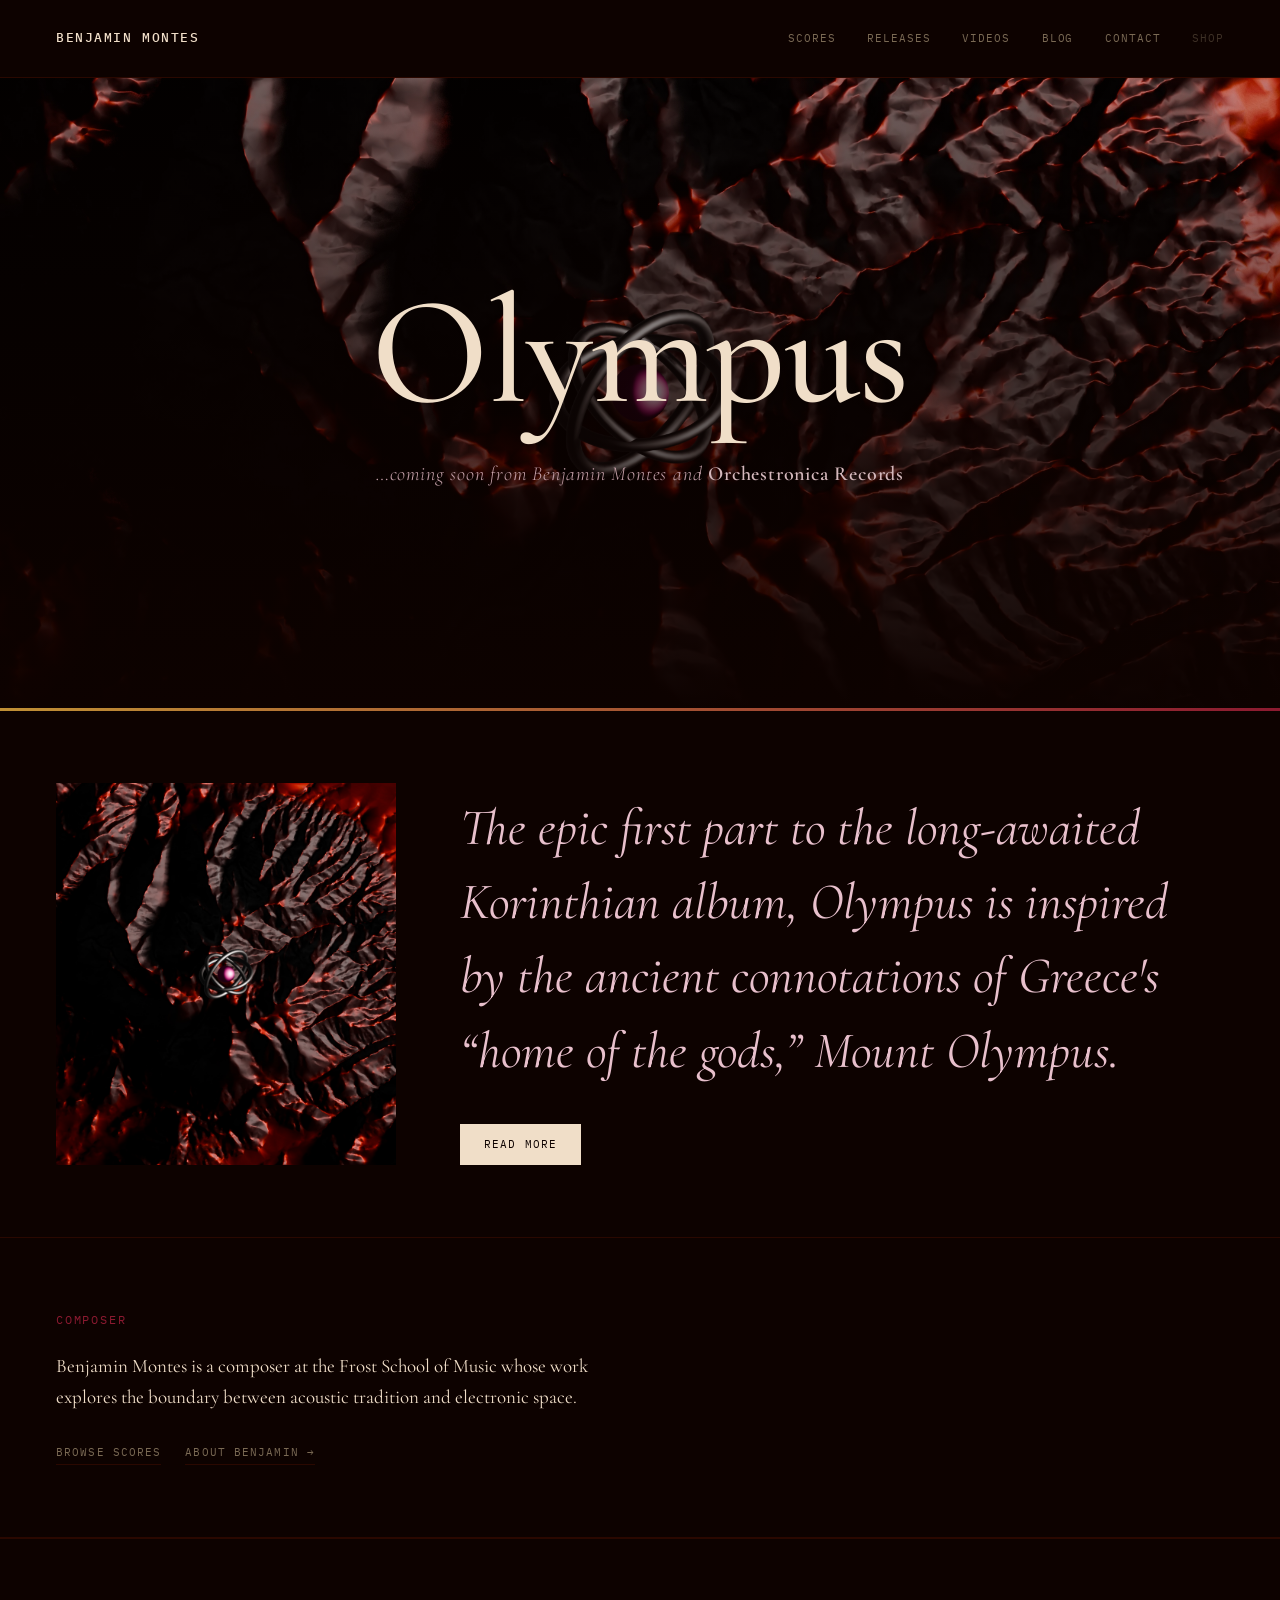
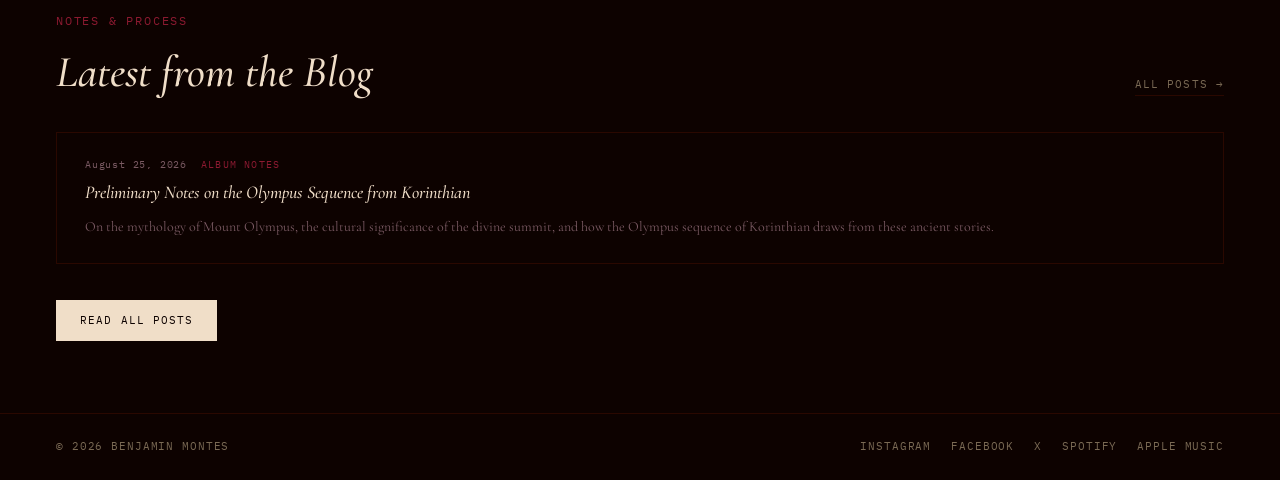
==== commit a8b54e71: "Add Contact page with email and social links Co-Authored-By: Claude Sonnet 4.6 <noreply@anthropic.co" ====
--- a/index.html
+++ b/index.html
@@ -20,6 +20,7 @@
       <li><a href="releases.html">Releases</a></li>
       <li><a href="videos.html">Videos</a></li>
       <li><a href="blog.html">Blog</a></li>
+      <li><a href="contact.html">Contact</a></li>
       <li><a href="#" class="nav-shop">Shop</a></li>
     </ul>
   </nav>
--- a/style.css
+++ b/style.css
@@ -444,6 +444,99 @@
 }
 
 /* ============================================================
+   CONTACT PAGE
+   ============================================================ */
+.contact-main {
+  max-width: 760px;
+  margin: 0 auto;
+  padding: 72px 56px 96px;
+  width: 100%;
+  box-sizing: border-box;
+}
+
+.contact-label {
+  font-family: var(--font-mono);
+  font-size: 10px;
+  letter-spacing: 0.16em;
+  text-transform: uppercase;
+  color: var(--accent2);
+  margin-bottom: 20px;
+}
+
+.contact-email-section {
+  margin-bottom: 0;
+}
+
+.contact-email {
+  font-family: var(--font-display);
+  font-size: clamp(24px, 3.5vw, 44px);
+  font-weight: 300;
+  font-style: italic;
+  color: var(--text);
+  text-decoration: none;
+  display: inline-block;
+  border-bottom: 1px solid var(--line);
+  padding-bottom: 4px;
+  transition: color 0.2s, border-color 0.2s;
+}
+
+.contact-email:hover {
+  color: var(--accent2);
+  border-color: var(--accent2);
+}
+
+.contact-divider {
+  height: 1px;
+  background: var(--line);
+  margin: 56px 0;
+}
+
+.contact-social-list {
+  list-style: none;
+  display: flex;
+  flex-direction: column;
+  gap: 0;
+}
+
+.contact-social-item {
+  display: flex;
+  align-items: baseline;
+  justify-content: space-between;
+  padding: 20px 0;
+  border-bottom: 1px solid var(--line);
+}
+
+.contact-social-item:first-child {
+  border-top: 1px solid var(--line);
+}
+
+.contact-social-platform {
+  font-family: var(--font-display);
+  font-size: clamp(18px, 2vw, 26px);
+  font-weight: 400;
+  font-style: italic;
+  color: var(--text);
+}
+
+.contact-social-link {
+  font-family: var(--font-mono);
+  font-size: 11px;
+  letter-spacing: 0.1em;
+  color: var(--accent);
+  text-decoration: none;
+  transition: color 0.2s;
+}
+
+.contact-social-link:hover {
+  color: var(--text);
+}
+
+@media (max-width: 768px) {
+  .contact-main { padding: 48px 24px 72px; }
+  .contact-social-item { flex-direction: column; gap: 8px; }
+}
+
+/* ============================================================
    FOOTER
    ============================================================ */
 .footer {
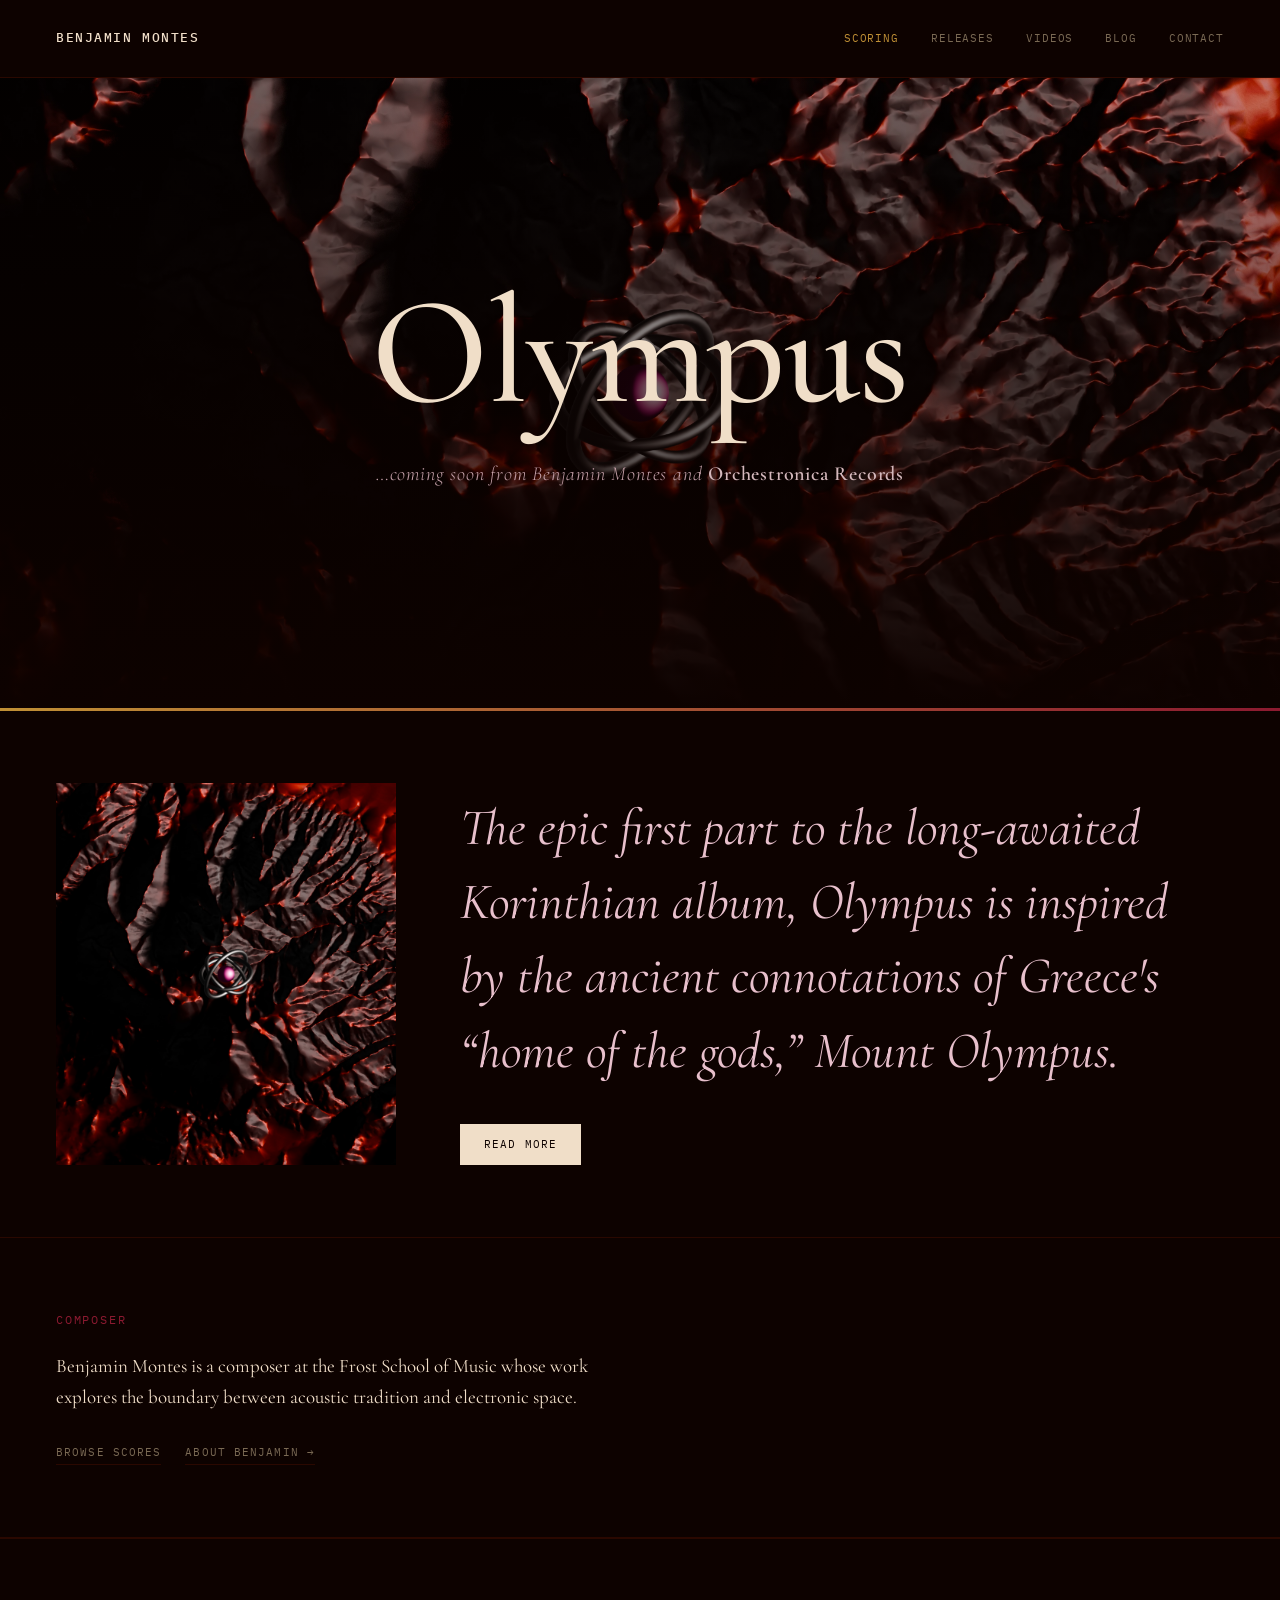
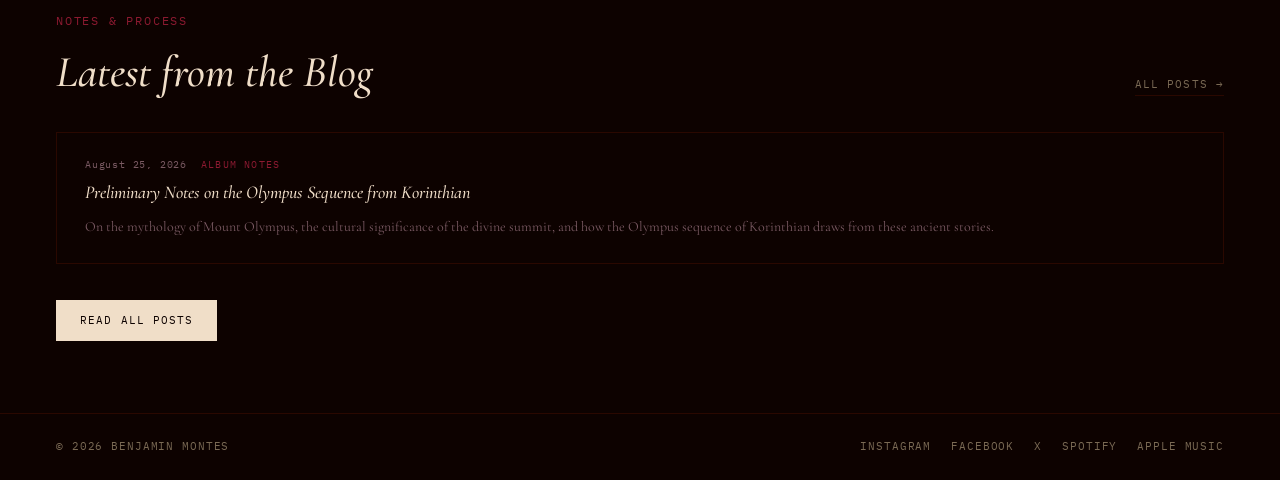
==== commit e27f3948: "Add Scoring Work page with film projects and nav updates - New scoring page with 8 film/documentary " ====
--- a/index.html
+++ b/index.html
@@ -15,13 +15,14 @@
   <!-- ==================== NAV ==================== -->
   <nav class="nav">
     <a href="index.html" class="nav-name">Benjamin Montes</a>
+    <button class="nav-hamburger" aria-label="Menu" aria-expanded="false"><span></span><span></span><span></span></button>
     <ul class="nav-links">
-      <li><a href="scores.html">Scores</a></li>
+      <li><a href="scores.html" class="nav-scoring">Scoring</a></li>
       <li><a href="releases.html">Releases</a></li>
       <li><a href="videos.html">Videos</a></li>
       <li><a href="blog.html">Blog</a></li>
       <li><a href="contact.html">Contact</a></li>
-      <li><a href="#" class="nav-shop">Shop</a></li>
+      
     </ul>
   </nav>
 
@@ -103,5 +104,6 @@
     </nav>
   </footer>
 
+  <script src="nav.js"></script>
 </body>
 </html>
--- a/style.css
+++ b/style.css
@@ -68,6 +68,7 @@
 .nav-links a:hover { color: var(--text); }
 
 .nav-shop { opacity: 0.45; cursor: default; }
+.nav-scoring { color: var(--accent2) !important; }
 
 /* ============================================================
    HERO
@@ -127,6 +128,17 @@
   margin-top: 16px;
 }
 
+.page-subtitle {
+  font-family: var(--font-display);
+  font-size: clamp(16px, 1.5vw, 19px);
+  font-weight: 400;
+  font-style: normal;
+  line-height: 1.7;
+  color: #C8A8A0;
+  max-width: 640px;
+  margin-top: 20px;
+}
+
 .hero-title {
   margin-bottom: 28px;
   display: flex;
@@ -569,10 +581,78 @@
 .footer-social a:hover { color: var(--text); }
 
 /* ============================================================
+   HAMBURGER MENU
+   ============================================================ */
+.nav-hamburger {
+  display: none;
+  flex-direction: column;
+  justify-content: center;
+  gap: 5px;
+  width: 32px;
+  height: 32px;
+  background: none;
+  border: none;
+  cursor: pointer;
+  padding: 4px;
+  flex-shrink: 0;
+}
+
+.nav-hamburger span {
+  display: block;
+  width: 100%;
+  height: 1px;
+  background: var(--text);
+  transition: transform 0.3s ease, opacity 0.3s ease;
+  transform-origin: center;
+}
+
+/* Animate to X when open */
+.nav--open .nav-hamburger span:nth-child(1) {
+  transform: translateY(6px) rotate(45deg);
+}
+.nav--open .nav-hamburger span:nth-child(2) {
+  opacity: 0;
+}
+.nav--open .nav-hamburger span:nth-child(3) {
+  transform: translateY(-6px) rotate(-45deg);
+}
+
+/* ============================================================
    RESPONSIVE — basic mobile pass
    ============================================================ */
 @media (max-width: 768px) {
-  .nav { padding: 20px 24px; }
+  .nav { padding: 0 24px; flex-wrap: wrap; height: auto; min-height: 56px; align-items: center; position: relative; }
+  .nav-name { padding: 16px 0; }
+  .nav-hamburger { display: flex; margin-left: auto; }
+
+  .nav-links,
+  .nav-links--dark {
+    display: none;
+    flex-direction: column;
+    width: 100%;
+    padding: 8px 0 20px;
+    gap: 0;
+    border-top: 1px solid var(--line);
+  }
+
+  .nav--open .nav-links,
+  .nav--open .nav-links--dark {
+    display: flex;
+  }
+
+  .nav-links li,
+  .nav-links--dark li {
+    width: 100%;
+  }
+
+  .nav-links a,
+  .nav-links--dark a {
+    display: block;
+    padding: 12px 0;
+    font-size: 13px;
+    letter-spacing: 0.08em;
+  }
+
   .hero { padding: 56px 24px 48px; }
   .about { padding: 56px 24px; }
   .footer { padding: 20px 24px; flex-direction: column; gap: 8px; text-align: center; }
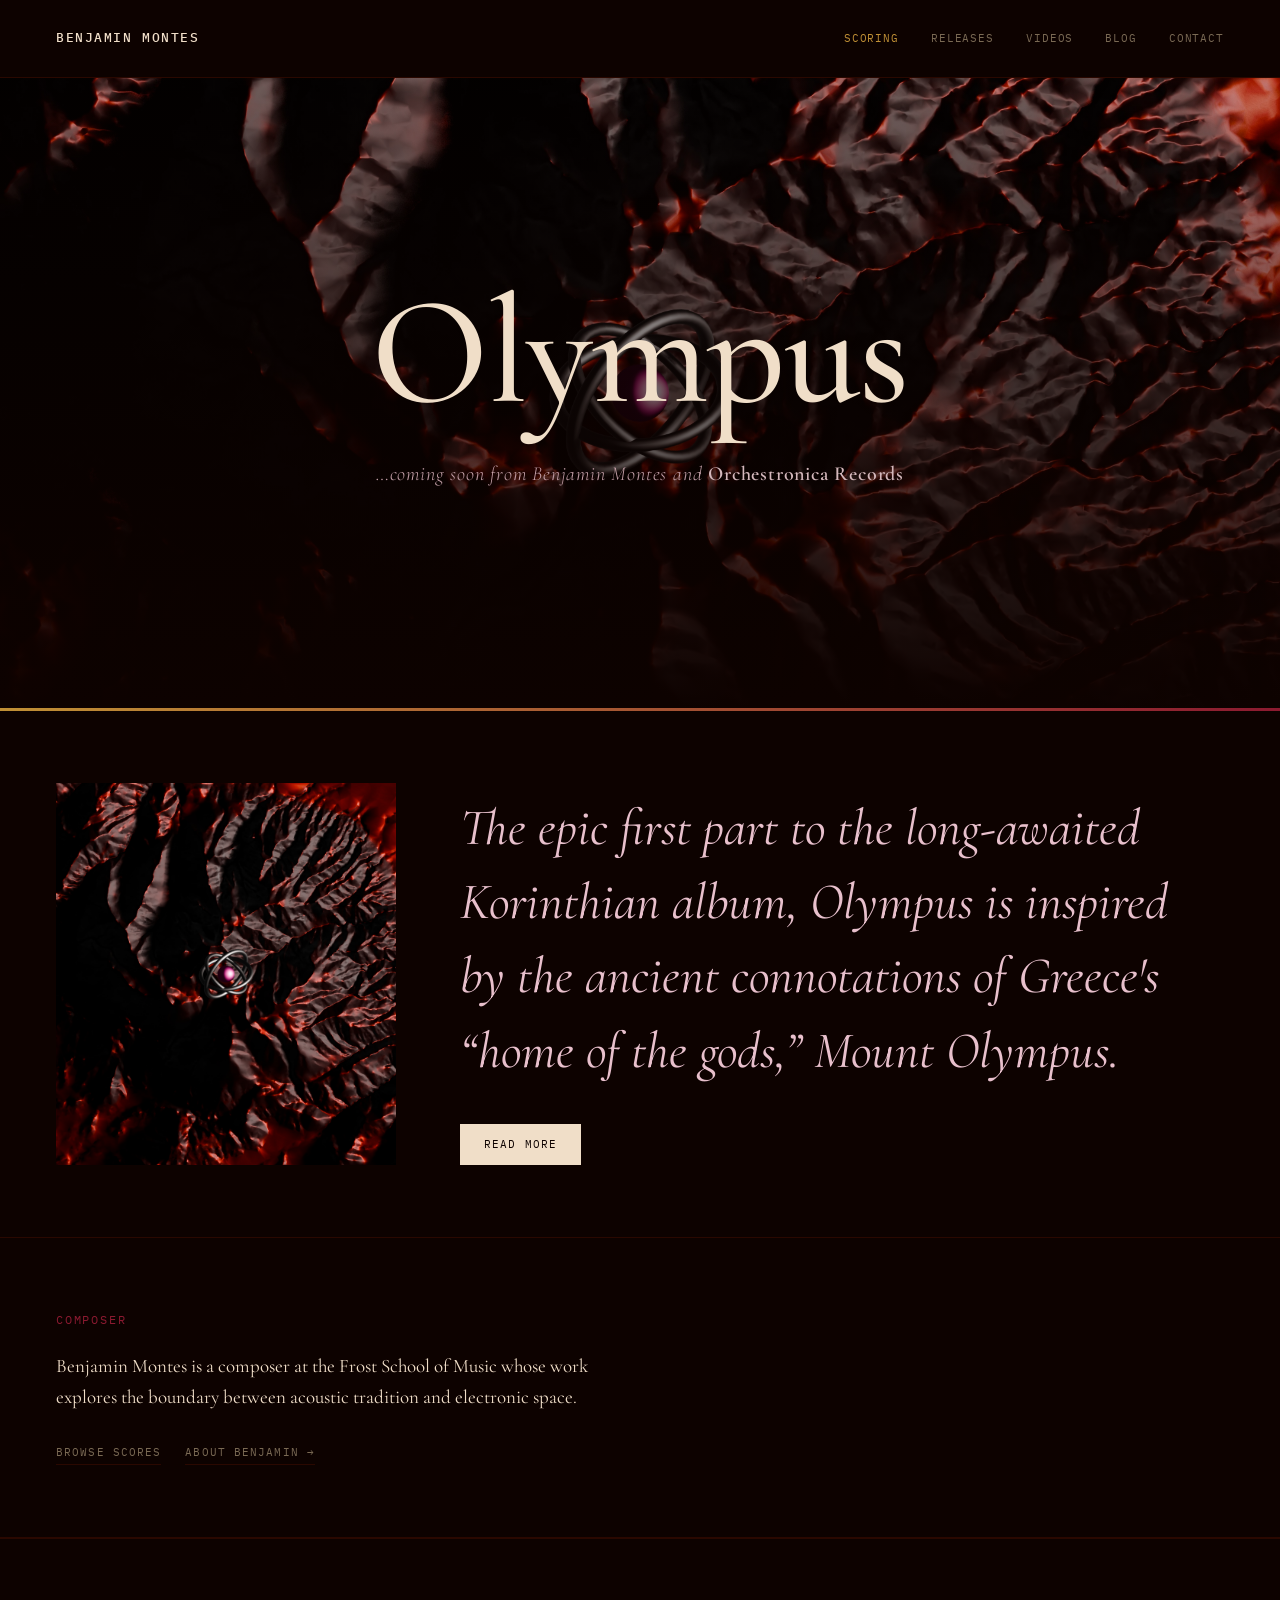
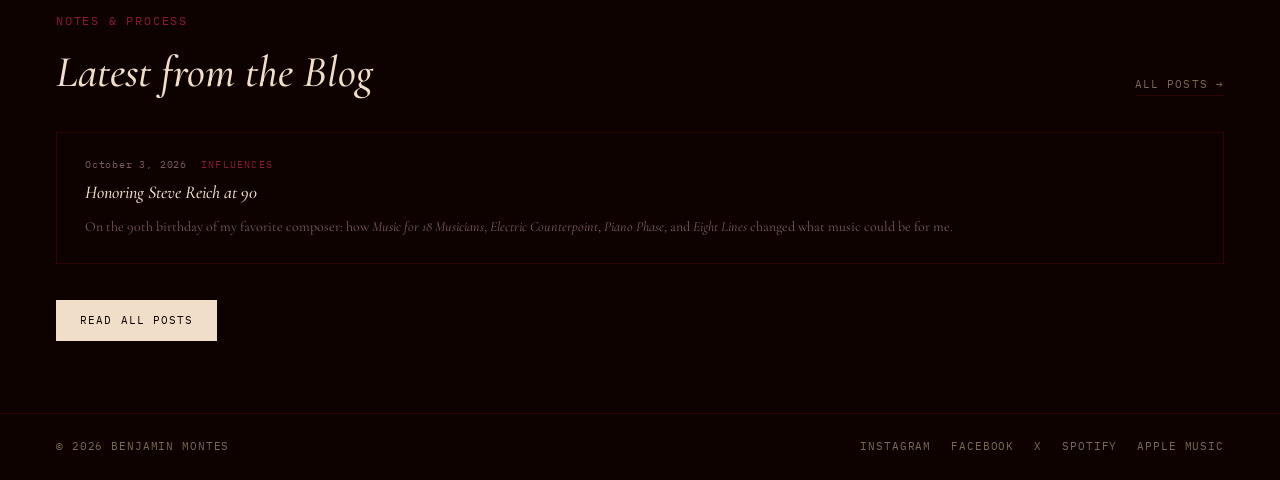
==== commit 65962102: "Add blog post: Honoring Steve Reich at 90 New individual post page for Steve Reich's 90th birthday t" ====
--- a/index.html
+++ b/index.html
@@ -78,13 +78,13 @@
 
     <div class="home-blog-list">
 
-      <a href="blog-olympus-sequence.html" class="home-post-card">
+      <a href="blog-steve-reich.html" class="home-post-card">
         <div class="home-post-meta">
-          <span class="home-post-date">August 25, 2026</span>
-          <span class="home-post-tag">Album Notes</span>
+          <span class="home-post-date">October 3, 2026</span>
+          <span class="home-post-tag">Influences</span>
         </div>
-        <h3 class="home-post-title">Preliminary Notes on the Olympus Sequence from Korinthian</h3>
-        <p class="home-post-excerpt">On the mythology of Mount Olympus, the cultural significance of the divine summit, and how the Olympus sequence of Korinthian draws from these ancient stories.</p>
+        <h3 class="home-post-title">Honoring Steve Reich at 90</h3>
+        <p class="home-post-excerpt">On the 90th birthday of my favorite composer: how <em>Music for 18 Musicians</em>, <em>Electric Counterpoint</em>, <em>Piano Phase</em>, and <em>Eight Lines</em> changed what music could be for me.</p>
       </a>
 
     </div>
